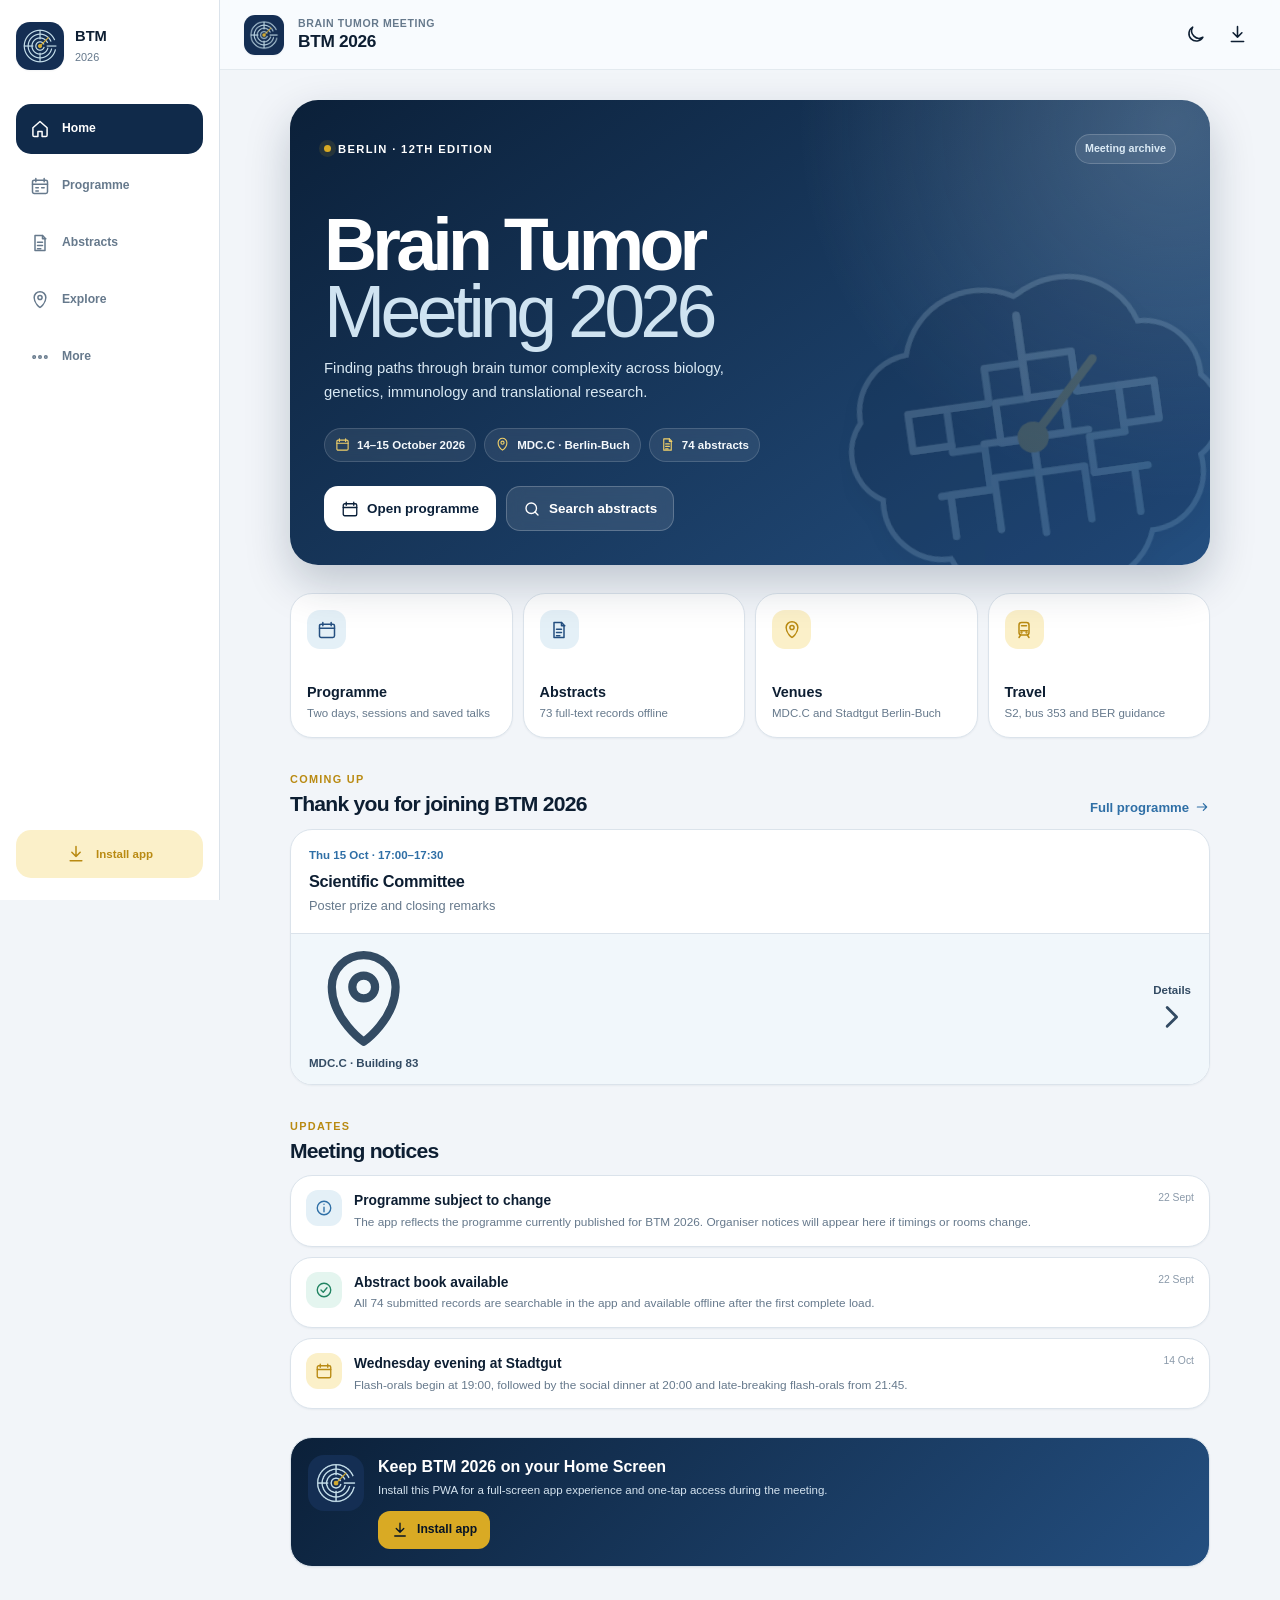
==== index.html @ 61954218 "Add files via upload" ====
<!doctype html>
<html lang="en">
<head>
  <meta charset="utf-8">
  <meta name="viewport" content="width=device-width, initial-scale=1, viewport-fit=cover, interactive-widget=resizes-content">
  <meta name="theme-color" content="#f3f6fa" media="(prefers-color-scheme: light)">
  <meta name="theme-color" content="#091727" media="(prefers-color-scheme: dark)">
  <meta name="description" content="The programme, abstracts and practical information for the Brain Tumor Meeting 2026 in Berlin.">
  <meta name="application-name" content="BTM 2026">
  <meta name="apple-mobile-web-app-title" content="BTM 2026">
  <meta name="apple-mobile-web-app-capable" content="yes">
  <meta name="apple-mobile-web-app-status-bar-style" content="black-translucent">
  <meta name="mobile-web-app-capable" content="yes">
  <meta name="format-detection" content="telephone=no">
  <meta name="color-scheme" content="light dark">
  <meta name="msapplication-TileColor" content="#142746">
  <meta property="og:title" content="Brain Tumor Meeting 2026">
  <meta property="og:description" content="Programme, abstracts and venue information for BTM 2026 in Berlin.">
  <meta property="og:image" content="./images/og-card.png">
  <meta property="og:type" content="website">
  <link rel="manifest" href="./manifest.webmanifest">
  <link rel="icon" href="./images/icon.svg" type="image/svg+xml">
  <link rel="apple-touch-icon" href="./images/apple-touch-icon.png">
  <link rel="apple-touch-startup-image" href="./images/launch/iphone-375x812@3x.png" media="(device-width: 375px) and (device-height: 812px) and (-webkit-device-pixel-ratio: 3)">
  <link rel="apple-touch-startup-image" href="./images/launch/iphone-390x844@3x.png" media="(device-width: 390px) and (device-height: 844px) and (-webkit-device-pixel-ratio: 3)">
  <link rel="apple-touch-startup-image" href="./images/launch/iphone-393x852@3x.png" media="(device-width: 393px) and (device-height: 852px) and (-webkit-device-pixel-ratio: 3)">
  <link rel="apple-touch-startup-image" href="./images/launch/iphone-430x932@3x.png" media="(device-width: 430px) and (device-height: 932px) and (-webkit-device-pixel-ratio: 3)">
  <link rel="stylesheet" href="./src/styles.css">
  <title>BTM 2026</title>
</head>
<body>
  <a class="skip-link" href="#app">Skip to content</a>

  <div id="boot-splash" class="boot-splash" role="status" aria-live="polite">
    <img src="./images/icon-192.png" width="86" height="86" alt="">
    <strong>BTM 2026</strong>
    <span>Preparing your conference app</span>
    <div class="boot-progress" aria-hidden="true"><i></i></div>
  </div>

  <div id="offline-banner" class="offline-banner" hidden>
    <span class="status-dot"></span>
    Offline mode · saved content remains available
  </div>

  <div class="app-shell">
    <aside class="nav-rail" aria-label="Main navigation">
      <a class="rail-brand" href="#/home" aria-label="BTM 2026 home">
        <img src="./images/icon-192.png" alt="">
        <span><strong>BTM</strong><small>2026</small></span>
      </a>
      <nav class="rail-links">
        <a href="#/home" data-nav="home" aria-label="Home">
          <svg viewBox="0 0 24 24" aria-hidden="true"><path d="M3.5 10.5 12 3l8.5 7.5v9a1.5 1.5 0 0 1-1.5 1.5h-4.5v-6h-5v6H5a1.5 1.5 0 0 1-1.5-1.5z"/></svg><span>Home</span>
        </a>
        <a href="#/programme" data-nav="programme" aria-label="Programme">
          <svg viewBox="0 0 24 24" aria-hidden="true"><rect x="3" y="5" width="18" height="16" rx="2"/><path d="M7 3v4M17 3v4M3 10h18M7 14h3M14 14h3M7 18h3"/></svg><span>Programme</span>
        </a>
        <a href="#/abstracts" data-nav="abstracts" aria-label="Abstracts">
          <svg viewBox="0 0 24 24" aria-hidden="true"><path d="M6 3h9l3 3v15H6z"/><path d="M15 3v4h4M9 11h6M9 15h6M9 19h4"/></svg><span>Abstracts</span>
        </a>
        <a href="#/explore" data-nav="explore" aria-label="Explore">
          <svg viewBox="0 0 24 24" aria-hidden="true"><path d="M12 21s7-5 7-12a7 7 0 1 0-14 0c0 7 7 12 7 12z"/><circle cx="12" cy="9" r="2.5"/></svg><span>Explore</span>
        </a>
        <a href="#/more" data-nav="more" aria-label="More">
          <svg viewBox="0 0 24 24" aria-hidden="true"><circle cx="5" cy="12" r="1.5"/><circle cx="12" cy="12" r="1.5"/><circle cx="19" cy="12" r="1.5"/></svg><span>More</span>
        </a>
      </nav>
      <button class="rail-install" type="button" data-action="install">
        <svg viewBox="0 0 24 24" aria-hidden="true"><path d="M12 3v12M7 10l5 5 5-5M5 20h14"/></svg>
        <span>Install app</span>
      </button>
    </aside>

    <div class="app-column">
      <header id="topbar" class="topbar">
        <div class="topbar-leading">
          <button id="back-button" class="top-icon back-button" type="button" aria-label="Go back" hidden>
            <svg viewBox="0 0 24 24" aria-hidden="true"><path d="m15 18-6-6 6-6"/></svg>
          </button>
          <a class="mobile-brand" href="#/home" aria-label="BTM 2026 home">
            <img src="./images/icon-192.png" alt="">
          </a>
        </div>
        <div class="topbar-copy">
          <small id="topbar-kicker">Brain Tumor Meeting</small>
          <strong id="topbar-title">BTM 2026</strong>
        </div>
        <div class="topbar-actions">
          <button class="top-icon" type="button" data-action="theme" aria-label="Change appearance">
            <svg viewBox="0 0 24 24" aria-hidden="true"><path d="M20.4 15.2A8.5 8.5 0 0 1 8.8 3.6 8.5 8.5 0 1 0 20.4 15.2z"/></svg>
          </button>
          <button class="top-icon" type="button" data-action="install" aria-label="Install app">
            <svg viewBox="0 0 24 24" aria-hidden="true"><path d="M12 3v12M7 10l5 5 5-5M5 20h14"/></svg>
          </button>
        </div>
      </header>

      <main id="app" tabindex="-1" aria-live="polite"></main>

      <nav class="tabbar" aria-label="App tabs">
        <a href="#/home" data-nav="home">
          <svg viewBox="0 0 24 24" aria-hidden="true"><path d="M3.5 10.5 12 3l8.5 7.5v9a1.5 1.5 0 0 1-1.5 1.5h-4.5v-6h-5v6H5a1.5 1.5 0 0 1-1.5-1.5z"/></svg><span>Home</span>
        </a>
        <a href="#/programme" data-nav="programme">
          <svg viewBox="0 0 24 24" aria-hidden="true"><rect x="3" y="5" width="18" height="16" rx="2"/><path d="M7 3v4M17 3v4M3 10h18M7 14h3M14 14h3M7 18h3"/></svg><span>Programme</span>
        </a>
        <a href="#/abstracts" data-nav="abstracts">
          <svg viewBox="0 0 24 24" aria-hidden="true"><path d="M6 3h9l3 3v15H6z"/><path d="M15 3v4h4M9 11h6M9 15h6M9 19h4"/></svg><span>Abstracts</span>
        </a>
        <a href="#/explore" data-nav="explore">
          <svg viewBox="0 0 24 24" aria-hidden="true"><path d="M12 21s7-5 7-12a7 7 0 1 0-14 0c0 7 7 12 7 12z"/><circle cx="12" cy="9" r="2.5"/></svg><span>Explore</span>
        </a>
        <a href="#/more" data-nav="more">
          <svg viewBox="0 0 24 24" aria-hidden="true"><circle cx="5" cy="12" r="1.5"/><circle cx="12" cy="12" r="1.5"/><circle cx="19" cy="12" r="1.5"/></svg><span>More</span>
        </a>
      </nav>
    </div>
  </div>

  <dialog id="action-sheet" class="action-sheet">
    <div class="sheet-handle" aria-hidden="true"></div>
    <div id="sheet-content"></div>
  </dialog>

  <dialog id="install-dialog" class="native-dialog">
    <div class="dialog-top">
      <div>
        <small>BTM 2026</small>
        <h2>Install the conference app</h2>
      </div>
      <button class="top-icon" type="button" data-action="close-install" aria-label="Close install instructions">
        <svg viewBox="0 0 24 24" aria-hidden="true"><path d="m6 6 12 12M18 6 6 18"/></svg>
      </button>
    </div>
    <div id="install-content"></div>
  </dialog>

  <div id="toast" class="toast" role="status" aria-live="polite"></div>
  <script type="module" src="./src/app.js"></script>
</body>
</html>
---- src/styles.css ----
:root {
  --navy-950: #071425;
  --navy-900: #0b2039;
  --navy-850: #102a4a;
  --navy-800: #17375f;
  --navy-700: #244f80;
  --blue-600: #2f6fa6;
  --blue-500: #4785b8;
  --blue-200: #cfe3f1;
  --blue-100: #e4f0f7;
  --blue-50: #f1f7fb;
  --gold-600: #b98a12;
  --gold-500: #d9aa24;
  --gold-300: #f0cf69;
  --gold-100: #fbf0c9;
  --success: #218462;
  --success-soft: #e4f5ef;
  --warning: #9f6810;
  --warning-soft: #fff2d7;
  --danger: #b34848;
  --danger-soft: #fdeaea;

  --bg: #f2f5f9;
  --surface: #ffffff;
  --surface-raised: #ffffff;
  --surface-muted: #e9eff5;
  --surface-strong: #dce6ef;
  --ink: #0d1e32;
  --ink-soft: #334b63;
  --muted: #66798c;
  --faint: #8b9aaa;
  --line: #dbe3eb;
  --line-strong: #c9d4df;
  --glass: rgba(250, 252, 254, 0.86);
  --glass-strong: rgba(255, 255, 255, 0.94);
  --shadow-xs: 0 1px 2px rgba(11, 32, 57, 0.05);
  --shadow-sm: 0 6px 20px rgba(11, 32, 57, 0.08);
  --shadow-md: 0 18px 50px rgba(11, 32, 57, 0.14);
  --shadow-lg: 0 28px 80px rgba(4, 17, 33, 0.23);
  --radius-sm: 10px;
  --radius-md: 16px;
  --radius-lg: 22px;
  --radius-xl: 30px;
  --safe-top: env(safe-area-inset-top, 0px);
  --safe-bottom: env(safe-area-inset-bottom, 0px);
  --safe-left: env(safe-area-inset-left, 0px);
  --safe-right: env(safe-area-inset-right, 0px);
  --topbar-height: 58px;
  --tabbar-height: 64px;
  --content-max: 920px;
  --ease: cubic-bezier(.22, .72, .18, 1);
  color-scheme: light;
}

:root[data-theme="dark"] {
  --bg: #07121f;
  --surface: #0d1b2b;
  --surface-raised: #102237;
  --surface-muted: #14283d;
  --surface-strong: #1c3349;
  --ink: #eef5fb;
  --ink-soft: #c8d5e1;
  --muted: #93a7ba;
  --faint: #70869a;
  --line: #21374b;
  --line-strong: #31495e;
  --glass: rgba(9, 23, 39, 0.84);
  --glass-strong: rgba(13, 27, 43, 0.95);
  --blue-50: #10253a;
  --blue-100: #17334c;
  --blue-200: #234762;
  --gold-100: #3a3015;
  --success-soft: #12362c;
  --warning-soft: #3d2b12;
  --danger-soft: #3b2023;
  --shadow-xs: 0 1px 2px rgba(0, 0, 0, .16);
  --shadow-sm: 0 8px 24px rgba(0, 0, 0, .22);
  --shadow-md: 0 20px 55px rgba(0, 0, 0, .34);
  --shadow-lg: 0 32px 90px rgba(0, 0, 0, .48);
  color-scheme: dark;
}

* { box-sizing: border-box; }
[hidden] { display: none !important; }
html { min-height: 100%; background: var(--bg); scroll-behavior: smooth; }
body {
  margin: 0;
  min-width: 320px;
  min-height: 100dvh;
  background: var(--bg);
  color: var(--ink);
  font-family: -apple-system, BlinkMacSystemFont, "SF Pro Text", "Segoe UI", Roboto, Helvetica, Arial, sans-serif;
  font-size: 16px;
  line-height: 1.45;
  -webkit-font-smoothing: antialiased;
  text-rendering: optimizeLegibility;
  overscroll-behavior-y: none;
  -webkit-tap-highlight-color: transparent;
}
button, input, select, textarea { font: inherit; }
button, a { touch-action: manipulation; }
button { color: inherit; }
a { color: inherit; }
img, svg { display: block; }
svg { fill: none; stroke: currentColor; stroke-width: 1.8; stroke-linecap: round; stroke-linejoin: round; }
::selection { background: var(--gold-300); color: var(--navy-950); }

.skip-link {
  position: fixed;
  z-index: 500;
  top: 8px;
  left: 8px;
  transform: translateY(-150%);
  padding: .7rem 1rem;
  border-radius: 12px;
  background: var(--navy-900);
  color: #fff;
  font-weight: 750;
  text-decoration: none;
}
.skip-link:focus { transform: translateY(0); }

.boot-splash {
  position: fixed;
  inset: 0;
  z-index: 1000;
  display: grid;
  place-items: center;
  align-content: center;
  gap: 10px;
  padding: 24px;
  background:
    radial-gradient(circle at 50% 32%, rgba(74, 132, 181, .28), transparent 34%),
    linear-gradient(145deg, var(--navy-950), var(--navy-800));
  color: #fff;
  transition: opacity .34s var(--ease), visibility .34s var(--ease);
}
.boot-splash.hidden { opacity: 0; visibility: hidden; pointer-events: none; }
.boot-splash img { width: 86px; height: 86px; border-radius: 22px; box-shadow: 0 18px 50px rgba(0,0,0,.3); }
.boot-splash strong { margin-top: 8px; font-size: 1.4rem; letter-spacing: -.02em; }
.boot-splash span { color: #cfe3f1; font-size: .88rem; }
.boot-progress { width: 132px; height: 3px; margin-top: 16px; overflow: hidden; border-radius: 999px; background: rgba(255,255,255,.16); }
.boot-progress i { display: block; width: 52%; height: 100%; border-radius: inherit; background: var(--gold-500); animation: boot 1.15s ease-in-out infinite alternate; }
@keyframes boot { from { transform: translateX(-60%); } to { transform: translateX(100%); } }

.offline-banner {
  position: fixed;
  z-index: 180;
  top: calc(var(--safe-top) + 6px);
  left: 50%;
  transform: translateX(-50%);
  display: flex;
  align-items: center;
  gap: 8px;
  width: max-content;
  max-width: calc(100% - 24px);
  padding: 8px 12px;
  border: 1px solid rgba(255,255,255,.18);
  border-radius: 999px;
  background: rgba(7, 20, 37, .92);
  color: #fff;
  box-shadow: var(--shadow-md);
  font-size: .75rem;
  font-weight: 750;
  backdrop-filter: blur(18px);
}
.status-dot { width: 7px; height: 7px; border-radius: 50%; background: var(--gold-500); box-shadow: 0 0 0 4px rgba(217,170,36,.16); }

.app-shell { min-height: 100dvh; }
.app-column { min-width: 0; min-height: 100dvh; }
.nav-rail { display: none; }

.topbar {
  position: sticky;
  z-index: 100;
  top: 0;
  display: grid;
  grid-template-columns: 48px minmax(0, 1fr) auto;
  align-items: center;
  min-height: calc(var(--topbar-height) + var(--safe-top));
  padding: var(--safe-top) max(12px, var(--safe-right)) 0 max(12px, var(--safe-left));
  border-bottom: 1px solid color-mix(in srgb, var(--line) 72%, transparent);
  background: var(--glass);
  backdrop-filter: saturate(160%) blur(22px);
  -webkit-backdrop-filter: saturate(160%) blur(22px);
}
.topbar-leading { min-width: 44px; }
.mobile-brand { display: block; width: 36px; height: 36px; border-radius: 11px; overflow: hidden; box-shadow: var(--shadow-xs); }
.mobile-brand img { width: 100%; height: 100%; }
.topbar-copy { min-width: 0; text-align: center; line-height: 1.15; }
.topbar-copy small { display: block; overflow: hidden; color: var(--muted); font-size: .63rem; font-weight: 760; letter-spacing: .055em; text-overflow: ellipsis; text-transform: uppercase; white-space: nowrap; }
.topbar-copy strong { display: block; overflow: hidden; margin-top: 3px; font-size: .98rem; font-weight: 810; letter-spacing: -.018em; text-overflow: ellipsis; white-space: nowrap; }
.topbar-actions { display: flex; justify-content: flex-end; gap: 4px; }
.top-icon {
  width: 38px;
  height: 38px;
  display: inline-grid;
  place-items: center;
  border: 0;
  border-radius: 50%;
  background: transparent;
  cursor: pointer;
  transition: background .16s ease, transform .16s ease;
}
.top-icon:hover { background: var(--surface-muted); }
.top-icon:active { transform: scale(.92); }
.top-icon svg { width: 21px; height: 21px; }
.back-button { margin-left: -4px; }

#app {
  min-height: calc(100dvh - var(--topbar-height) - var(--safe-top));
  padding-bottom: calc(var(--tabbar-height) + var(--safe-bottom) + 18px);
}
.page {
  width: min(100%, var(--content-max));
  margin: 0 auto;
  padding: 22px 16px 42px;
  animation: page-in .28s var(--ease) both;
}
@keyframes page-in { from { opacity: 0; transform: translateY(8px); } to { opacity: 1; transform: translateY(0); } }
.page.detail-page { max-width: 820px; padding-top: 12px; }
.page-title { margin: 0 0 4px; font-size: clamp(2rem, 9vw, 2.72rem); line-height: 1.02; letter-spacing: -.055em; }
.page-subtitle { margin: 0; color: var(--muted); font-size: .95rem; }
.large-title { padding: 8px 2px 18px; }
.large-title-row { display: flex; align-items: flex-end; justify-content: space-between; gap: 16px; }
.large-title .count { color: var(--muted); font-size: .82rem; font-weight: 720; }
.eyebrow { color: var(--gold-600); font-size: .68rem; font-weight: 850; letter-spacing: .12em; text-transform: uppercase; }
.section { margin-top: 28px; }
.section:first-child { margin-top: 0; }
.section-head { display: flex; align-items: flex-end; justify-content: space-between; gap: 16px; margin-bottom: 12px; }
.section-head h2 { margin: 3px 0 0; font-size: 1.32rem; line-height: 1.15; letter-spacing: -.035em; }
.section-head p { margin: 4px 0 0; color: var(--muted); font-size: .84rem; }
.text-action { display: inline-flex; align-items: center; gap: 5px; border: 0; background: none; color: var(--blue-600); font-size: .82rem; font-weight: 800; text-decoration: none; cursor: pointer; }
.text-action svg { width: 16px; height: 16px; }

.card {
  border: 1px solid var(--line);
  border-radius: var(--radius-lg);
  background: var(--surface-raised);
  box-shadow: var(--shadow-xs);
}
.card.pressable { transition: transform .18s var(--ease), box-shadow .18s var(--ease), border-color .18s ease; }
.card.pressable:hover { transform: translateY(-1px); border-color: var(--line-strong); box-shadow: var(--shadow-sm); }
.card.pressable:active { transform: scale(.992); }

.hero-card {
  position: relative;
  overflow: hidden;
  min-height: 348px;
  padding: 26px 24px;
  border-radius: 28px;
  background:
    radial-gradient(circle at 96% 5%, rgba(207,227,241,.22), transparent 38%),
    linear-gradient(145deg, var(--navy-900), var(--navy-700));
  color: #fff;
  box-shadow: 0 18px 45px rgba(9, 32, 57, .22);
}
.hero-card::after {
  content: "";
  position: absolute;
  right: -88px;
  bottom: -86px;
  width: 300px;
  height: 300px;
  background: url("../images/brain-maze.svg") center/contain no-repeat;
  opacity: .13;
  transform: rotate(-8deg);
}
.hero-top { position: relative; z-index: 1; display: flex; align-items: center; justify-content: space-between; gap: 12px; }
.hero-edition { display: inline-flex; align-items: center; gap: 7px; font-size: .7rem; font-weight: 830; letter-spacing: .12em; text-transform: uppercase; }
.hero-edition i { width: 7px; height: 7px; border-radius: 50%; background: var(--gold-500); box-shadow: 0 0 0 5px rgba(217,170,36,.12); }
.hero-countdown { padding: 6px 9px; border: 1px solid rgba(255,255,255,.18); border-radius: 999px; background: rgba(255,255,255,.09); color: #dbeaf5; font-size: .67rem; font-weight: 760; backdrop-filter: blur(8px); }
.hero-card h1 { position: relative; z-index: 1; max-width: 520px; margin: 30px 0 12px; font-size: clamp(2.55rem, 12.5vw, 4.6rem); line-height: .91; letter-spacing: -.065em; }
.hero-card h1 span { display: block; color: #cfe3f1; font-weight: 520; }
.hero-tagline { position: relative; z-index: 1; max-width: 430px; margin: 0; color: #d8e8f3; font-size: .93rem; line-height: 1.55; }
.hero-facts { position: relative; z-index: 1; display: flex; flex-wrap: wrap; gap: 8px; margin-top: 24px; }
.hero-fact { display: inline-flex; align-items: center; gap: 7px; padding: 8px 10px; border: 1px solid rgba(255,255,255,.15); border-radius: 999px; background: rgba(255,255,255,.08); color: #f5f9fc; font-size: .72rem; font-weight: 690; backdrop-filter: blur(8px); }
.hero-fact svg { width: 15px; height: 15px; color: var(--gold-300); }
.hero-actions { position: relative; z-index: 1; display: flex; flex-wrap: wrap; gap: 10px; margin-top: 24px; }

.button {
  min-height: 45px;
  display: inline-flex;
  align-items: center;
  justify-content: center;
  gap: 8px;
  padding: 0 16px;
  border: 1px solid transparent;
  border-radius: 14px;
  font-size: .84rem;
  font-weight: 820;
  text-decoration: none;
  cursor: pointer;
  transition: transform .16s ease, background .16s ease, border-color .16s ease, box-shadow .16s ease;
}
.button:active { transform: scale(.975); }
.button svg { width: 18px; height: 18px; }
.button.primary { background: var(--navy-850); color: #fff; box-shadow: 0 8px 20px rgba(11,32,57,.15); }
.button.primary:hover { background: var(--navy-700); }
.button.gold { background: var(--gold-500); color: var(--navy-950); }
.button.gold:hover { background: var(--gold-300); }
.button.light { background: #fff; color: var(--navy-900); }
.button.outline { border-color: var(--line-strong); background: var(--surface); color: var(--ink); }
.button.outline:hover { background: var(--surface-muted); }
.button.ghost { border-color: rgba(255,255,255,.22); background: rgba(255,255,255,.1); color: #fff; backdrop-filter: blur(8px); }
.button.ghost:hover { background: rgba(255,255,255,.16); }
.button.full { width: 100%; }
.button.small { min-height: 38px; padding-inline: 12px; border-radius: 12px; font-size: .76rem; }

.quick-actions { display: grid; grid-template-columns: repeat(2, minmax(0, 1fr)); gap: 10px; }
.quick-action {
  min-height: 132px;
  display: flex;
  flex-direction: column;
  align-items: flex-start;
  padding: 16px;
  text-decoration: none;
}
.quick-action-icon { width: 39px; height: 39px; display: grid; place-items: center; margin-bottom: auto; border-radius: 13px; background: var(--blue-100); color: var(--navy-700); }
.quick-action-icon.gold { background: var(--gold-100); color: var(--gold-600); }
.quick-action-icon svg { width: 20px; height: 20px; }
.quick-action strong { margin-top: 15px; font-size: .9rem; }
.quick-action small { margin-top: 3px; color: var(--muted); font-size: .72rem; line-height: 1.35; }

.now-card { overflow: hidden; }
.now-card-main { padding: 17px 18px; }
.now-card-time { display: flex; align-items: center; gap: 8px; color: var(--blue-600); font-size: .72rem; font-weight: 820; }
.now-card-time .live { display: inline-flex; align-items: center; gap: 5px; color: var(--danger); text-transform: uppercase; letter-spacing: .08em; }
.now-card-time .live::before { content: ""; width: 7px; height: 7px; border-radius: 50%; background: var(--danger); box-shadow: 0 0 0 4px color-mix(in srgb, var(--danger) 14%, transparent); }
.now-card h3 { margin: 8px 0 5px; font-size: 1.02rem; line-height: 1.28; letter-spacing: -.018em; }
.now-card p { margin: 0; color: var(--muted); font-size: .8rem; }
.now-card-footer { display: flex; align-items: center; justify-content: space-between; gap: 10px; padding: 12px 18px; border-top: 1px solid var(--line); background: var(--blue-50); }
.now-card-footer span { color: var(--ink-soft); font-size: .72rem; font-weight: 720; }

.notice-list { display: grid; gap: 10px; }
.notice-card { display: grid; grid-template-columns: 36px minmax(0, 1fr) auto; gap: 12px; align-items: start; padding: 14px 15px; }
.notice-icon { width: 36px; height: 36px; display: grid; place-items: center; border-radius: 12px; background: var(--blue-100); color: var(--blue-600); }
.notice-card[data-level="success"] .notice-icon { background: var(--success-soft); color: var(--success); }
.notice-card[data-level="event"] .notice-icon { background: var(--gold-100); color: var(--gold-600); }
.notice-icon svg { width: 18px; height: 18px; }
.notice-card h3 { margin: 1px 0 3px; font-size: .86rem; }
.notice-card p { margin: 0; color: var(--muted); font-size: .74rem; line-height: 1.45; }
.notice-card time { color: var(--faint); font-size: .65rem; white-space: nowrap; }

.saved-strip { display: flex; gap: 10px; overflow-x: auto; margin: 0 -16px; padding: 2px 16px 8px; scroll-snap-type: x mandatory; scrollbar-width: none; }
.saved-strip::-webkit-scrollbar { display: none; }
.saved-card { flex: 0 0 min(82vw, 330px); scroll-snap-align: start; padding: 15px; text-decoration: none; }
.saved-card small { color: var(--blue-600); font-size: .67rem; font-weight: 820; text-transform: uppercase; }
.saved-card h3 { margin: 7px 0 6px; font-size: .9rem; line-height: 1.3; }
.saved-card p { margin: 0; color: var(--muted); font-size: .72rem; }

.search-box {
  position: relative;
  display: flex;
  align-items: center;
  gap: 9px;
  min-height: 46px;
  padding: 0 13px;
  border: 1px solid transparent;
  border-radius: 14px;
  background: var(--surface-muted);
  transition: border-color .16s ease, background .16s ease, box-shadow .16s ease;
}
.search-box:focus-within { border-color: var(--blue-500); background: var(--surface); box-shadow: 0 0 0 4px color-mix(in srgb, var(--blue-500) 14%, transparent); }
.search-box svg { flex: 0 0 auto; width: 19px; height: 19px; color: var(--muted); }
.search-box input { width: 100%; min-width: 0; border: 0; outline: 0; background: transparent; color: var(--ink); font-size: .9rem; }
.search-box input::placeholder { color: var(--faint); }
.search-clear { width: 25px; height: 25px; display: grid; place-items: center; padding: 0; border: 0; border-radius: 50%; background: var(--surface-strong); color: var(--muted); cursor: pointer; }
.search-clear svg { width: 14px; height: 14px; }

.segmented {
  display: grid;
  grid-auto-flow: column;
  grid-auto-columns: 1fr;
  gap: 3px;
  padding: 3px;
  border-radius: 13px;
  background: var(--surface-muted);
}
.segmented button {
  min-height: 38px;
  padding: 0 10px;
  border: 0;
  border-radius: 10px;
  background: transparent;
  color: var(--muted);
  font-size: .75rem;
  font-weight: 780;
  cursor: pointer;
  transition: background .16s ease, color .16s ease, box-shadow .16s ease;
}
.segmented button.active { background: var(--surface-raised); color: var(--ink); box-shadow: var(--shadow-xs); }

.chip-row { display: flex; gap: 8px; overflow-x: auto; margin: 0 -16px; padding: 2px 16px 7px; scrollbar-width: none; }
.chip-row::-webkit-scrollbar { display: none; }
.chip {
  flex: 0 0 auto;
  min-height: 34px;
  display: inline-flex;
  align-items: center;
  gap: 6px;
  padding: 0 12px;
  border: 1px solid var(--line);
  border-radius: 999px;
  background: var(--surface);
  color: var(--ink-soft);
  font-size: .72rem;
  font-weight: 760;
  cursor: pointer;
  white-space: nowrap;
}
.chip svg { width: 15px; height: 15px; }
.chip.active { border-color: var(--navy-800); background: var(--navy-800); color: #fff; }
.chip .chip-count { color: var(--faint); }
.chip.active .chip-count { color: #d9e7f2; }

.sticky-controls {
  position: sticky;
  z-index: 70;
  top: calc(var(--topbar-height) + var(--safe-top));
  margin: 0 -16px 18px;
  padding: 10px 16px 11px;
  border-bottom: 1px solid color-mix(in srgb, var(--line) 72%, transparent);
  background: var(--glass);
  backdrop-filter: blur(20px) saturate(150%);
  -webkit-backdrop-filter: blur(20px) saturate(150%);
}
.sticky-controls .search-box + .chip-row { margin-top: 9px; }

.programme-summary { display: flex; align-items: center; justify-content: space-between; gap: 12px; margin-bottom: 13px; }
.programme-summary span { color: var(--muted); font-size: .75rem; }
.programme-list { display: grid; gap: 16px; }
.session-card { overflow: hidden; }
.session-header { padding: 17px 17px 15px; border-bottom: 1px solid var(--line); background: linear-gradient(135deg, var(--blue-50), var(--surface)); }
.session-header small { color: var(--gold-600); font-size: .65rem; font-weight: 840; letter-spacing: .1em; text-transform: uppercase; }
.session-header h2 { margin: 5px 0 4px; font-size: 1.04rem; line-height: 1.25; letter-spacing: -.02em; }
.session-header p { margin: 0; color: var(--muted); font-size: .72rem; }
.timeline { position: relative; }
.timeline::before { content: ""; position: absolute; left: 62px; top: 0; bottom: 0; width: 1px; background: var(--line); }
.programme-entry { position: relative; display: grid; grid-template-columns: 52px minmax(0, 1fr) 34px; gap: 12px; padding: 15px 13px 15px 12px; border-bottom: 1px solid var(--line); cursor: pointer; }
.programme-entry:last-child { border-bottom: 0; }
.programme-entry:hover { background: var(--blue-50); }
.programme-entry.now { background: color-mix(in srgb, var(--gold-100) 48%, var(--surface)); }
.programme-time { padding-top: 1px; text-align: right; font-variant-numeric: tabular-nums; }
.programme-time strong { display: block; font-size: .78rem; }
.programme-time small { display: block; margin-top: 2px; color: var(--faint); font-size: .64rem; }
.timeline-dot { position: absolute; left: 58px; top: 20px; width: 9px; height: 9px; border: 2px solid var(--surface); border-radius: 50%; background: var(--blue-500); box-shadow: 0 0 0 1px var(--blue-500); }
.programme-entry[data-kind="keynote"] .timeline-dot { background: var(--gold-500); box-shadow: 0 0 0 1px var(--gold-500); }
.programme-entry[data-kind="break"] .timeline-dot,
.programme-entry[data-kind="registration"] .timeline-dot { background: var(--faint); box-shadow: 0 0 0 1px var(--faint); }
.programme-entry[data-kind="social"] .timeline-dot,
.programme-entry[data-kind="flash-session"] .timeline-dot { background: var(--success); box-shadow: 0 0 0 1px var(--success); }
.programme-copy { min-width: 0; }
.programme-meta { display: flex; flex-wrap: wrap; align-items: center; gap: 6px; margin-bottom: 5px; }
.badge { display: inline-flex; align-items: center; gap: 5px; min-height: 22px; padding: 0 8px; border-radius: 999px; background: var(--blue-100); color: var(--blue-600); font-size: .6rem; font-weight: 850; letter-spacing: .05em; text-transform: uppercase; }
.badge.gold { background: var(--gold-100); color: var(--gold-600); }
.badge.green { background: var(--success-soft); color: var(--success); }
.badge.gray { background: var(--surface-muted); color: var(--muted); }
.badge.red { background: var(--danger-soft); color: var(--danger); }
.badge svg { width: 12px; height: 12px; }
.programme-copy h3 { margin: 0; font-size: .9rem; line-height: 1.32; letter-spacing: -.012em; }
.programme-copy .speaker { margin: 5px 0 0; color: var(--ink-soft); font-size: .76rem; font-weight: 720; }
.programme-copy .affiliation { margin: 2px 0 0; color: var(--muted); font-size: .69rem; line-height: 1.35; }
.programme-copy .location { display: flex; align-items: center; gap: 5px; margin-top: 8px; color: var(--faint); font-size: .66rem; }
.programme-copy .location svg { width: 13px; height: 13px; }
.entry-action { align-self: start; width: 34px; height: 34px; display: grid; place-items: center; padding: 0; border: 0; border-radius: 50%; background: transparent; color: var(--muted); cursor: pointer; }
.entry-action:hover { background: var(--surface-muted); }
.entry-action.active { color: var(--gold-600); }
.entry-action svg { width: 19px; height: 19px; }
.empty-state { padding: 36px 22px; text-align: center; }
.empty-state-icon { width: 54px; height: 54px; display: grid; place-items: center; margin: 0 auto 14px; border-radius: 18px; background: var(--surface-muted); color: var(--muted); }
.empty-state-icon svg { width: 26px; height: 26px; }
.empty-state h3 { margin: 0; font-size: 1rem; }
.empty-state p { max-width: 390px; margin: 7px auto 0; color: var(--muted); font-size: .79rem; }

.abstract-list { display: grid; gap: 10px; }
.abstract-card { position: relative; display: grid; grid-template-columns: minmax(0, 1fr) 38px; gap: 12px; padding: 16px; text-decoration: none; }
.abstract-card-main { min-width: 0; }
.abstract-card-top { display: flex; flex-wrap: wrap; align-items: center; gap: 6px; margin-bottom: 7px; }
.abstract-card h2 { margin: 0; font-size: .92rem; line-height: 1.34; letter-spacing: -.012em; }
.abstract-card .authors { margin: 7px 0 0; color: var(--ink-soft); font-size: .75rem; font-weight: 700; }
.abstract-card .abstract-meta { display: flex; flex-wrap: wrap; gap: 7px 12px; margin-top: 8px; color: var(--muted); font-size: .66rem; }
.abstract-card .abstract-meta span { display: inline-flex; align-items: center; gap: 4px; }
.abstract-card .abstract-meta svg { width: 12px; height: 12px; }
.abstract-card .chevron { align-self: center; color: var(--faint); }
.abstract-card .chevron svg { width: 19px; height: 19px; }
.abstract-bookmark { position: absolute; top: 10px; right: 9px; width: 34px; height: 34px; display: grid; place-items: center; padding: 0; border: 0; border-radius: 50%; background: var(--surface); color: var(--muted); cursor: pointer; }
.abstract-bookmark.active { color: var(--gold-600); }
.abstract-bookmark svg { width: 18px; height: 18px; }
.results-row { display: flex; align-items: center; justify-content: space-between; gap: 12px; margin: 2px 2px 12px; color: var(--muted); font-size: .72rem; }
.sort-select { border: 0; outline: 0; background: transparent; color: var(--blue-600); font-size: .72rem; font-weight: 800; }

.detail-hero { padding: 20px 18px 18px; }
.detail-actions { display: flex; justify-content: flex-end; gap: 6px; margin-bottom: 10px; }
.detail-actions .top-icon { background: var(--surface-muted); }
.detail-hero .badge-row { display: flex; flex-wrap: wrap; gap: 6px; margin-bottom: 12px; }
.detail-hero h1 { margin: 0; font-size: clamp(1.65rem, 7vw, 2.45rem); line-height: 1.08; letter-spacing: -.045em; }
.detail-authors { margin: 17px 0 0; color: var(--ink-soft); font-size: .88rem; line-height: 1.55; }
.detail-authors .presenting { font-weight: 800; color: var(--ink); }
.presenter-note { display: inline-flex; align-items: center; gap: 6px; margin-top: 10px; color: var(--muted); font-size: .68rem; }
.presenter-note svg { width: 14px; height: 14px; color: var(--gold-600); }
.detail-grid { display: grid; gap: 14px; margin-top: 14px; }
.info-card { padding: 16px; }
.info-card h2 { margin: 0 0 10px; font-size: .92rem; }
.info-card p { margin: 0; color: var(--muted); font-size: .76rem; line-height: 1.5; }
.schedule-info { display: grid; gap: 10px; }
.schedule-line { display: grid; grid-template-columns: 32px minmax(0, 1fr); gap: 10px; align-items: start; }
.schedule-line-icon { width: 32px; height: 32px; display: grid; place-items: center; border-radius: 10px; background: var(--blue-100); color: var(--blue-600); }
.schedule-line-icon svg { width: 16px; height: 16px; }
.schedule-line strong { display: block; font-size: .76rem; }
.schedule-line span { display: block; margin-top: 2px; color: var(--muted); font-size: .7rem; }
.affiliation-list { display: grid; gap: 8px; margin: 0; padding: 0; list-style: none; }
.affiliation-list li { display: grid; grid-template-columns: 24px minmax(0, 1fr); gap: 8px; color: var(--muted); font-size: .72rem; line-height: 1.45; }
.affiliation-list sup { width: 22px; height: 22px; display: grid; place-items: center; border-radius: 8px; background: var(--surface-muted); color: var(--ink-soft); font-size: .62rem; font-weight: 820; top: 0; }
.abstract-body { margin-top: 14px; padding: 22px 18px; }
.abstract-body h2 { margin: 0 0 18px; font-size: 1.05rem; }
.abstract-body p { margin: 0 0 16px; color: var(--ink-soft); font-family: ui-serif, Georgia, Cambria, "Times New Roman", serif; font-size: .99rem; line-height: 1.7; }
.abstract-body p:last-child { margin-bottom: 0; }
.abstract-body p strong.section-label { color: var(--ink); font-family: -apple-system, BlinkMacSystemFont, "SF Pro Text", "Segoe UI", sans-serif; font-size: .82rem; letter-spacing: .02em; text-transform: uppercase; }
.keyword-list { display: flex; flex-wrap: wrap; gap: 7px; }
.keyword { padding: 6px 9px; border-radius: 999px; background: var(--surface-muted); color: var(--ink-soft); font-size: .67rem; font-weight: 700; }
.detail-footer-actions { display: grid; gap: 9px; margin-top: 14px; }
.detail-nav { display: grid; grid-template-columns: 1fr 1fr; gap: 10px; margin-top: 14px; }
.detail-nav a { min-width: 0; padding: 14px; text-decoration: none; }
.detail-nav small { display: block; color: var(--muted); font-size: .63rem; font-weight: 800; text-transform: uppercase; }
.detail-nav strong { display: -webkit-box; overflow: hidden; margin-top: 6px; font-size: .73rem; line-height: 1.35; -webkit-box-orient: vertical; -webkit-line-clamp: 2; }

.explore-tabs { margin-bottom: 16px; }
.venue-stack { display: grid; gap: 14px; }
.venue-card { overflow: hidden; }
.venue-visual { position: relative; height: 185px; overflow: hidden; background: linear-gradient(145deg, var(--navy-850), var(--navy-700)); }
.venue-visual img { width: 100%; height: 100%; object-fit: cover; opacity: .94; }
.venue-visual::after { content: ""; position: absolute; inset: auto 0 0; height: 46%; background: linear-gradient(transparent, rgba(5,18,32,.74)); }
.venue-label { position: absolute; z-index: 2; left: 16px; right: 16px; bottom: 14px; color: #fff; }
.venue-label small { color: #cfe3f1; font-size: .65rem; font-weight: 780; text-transform: uppercase; }
.venue-label h2 { margin: 4px 0 0; font-size: 1.22rem; }
.venue-content { padding: 16px; }
.venue-address { display: flex; gap: 9px; color: var(--ink-soft); font-size: .75rem; line-height: 1.45; }
.venue-address svg { flex: 0 0 auto; width: 17px; height: 17px; margin-top: 1px; color: var(--blue-600); }
.venue-content p { margin: 12px 0 0; color: var(--muted); font-size: .75rem; line-height: 1.5; }
.venue-actions { display: grid; grid-template-columns: 1fr 1fr; gap: 8px; margin-top: 15px; }
.route-card { padding: 17px; }
.route-card h2 { margin: 0; font-size: 1rem; }
.route-card > p { margin: 5px 0 0; color: var(--muted); font-size: .74rem; }
.route-steps { display: grid; gap: 0; margin-top: 17px; }
.route-step { position: relative; display: grid; grid-template-columns: 38px minmax(0, 1fr); gap: 12px; padding-bottom: 18px; }
.route-step:last-child { padding-bottom: 0; }
.route-step:not(:last-child)::before { content: ""; position: absolute; left: 18px; top: 38px; bottom: 0; width: 2px; background: var(--line); }
.route-number { width: 38px; height: 38px; display: grid; place-items: center; border: 2px solid var(--surface); border-radius: 13px; background: var(--navy-850); color: #fff; box-shadow: 0 0 0 1px var(--navy-850); font-size: .72rem; font-weight: 850; }
.route-step strong { display: block; padding-top: 1px; font-size: .8rem; }
.route-step p { margin: 3px 0 0; color: var(--muted); font-size: .72rem; line-height: 1.45; }
.travel-grid { display: grid; gap: 12px; }
.travel-card { padding: 16px; }
.travel-card-head { display: flex; align-items: center; gap: 11px; }
.travel-card-icon { width: 40px; height: 40px; display: grid; place-items: center; border-radius: 13px; background: var(--blue-100); color: var(--blue-600); }
.travel-card-icon svg { width: 20px; height: 20px; }
.travel-card h2 { margin: 0; font-size: .9rem; }
.travel-card ul { margin: 14px 0 0; padding: 0 0 0 18px; color: var(--muted); font-size: .74rem; line-height: 1.55; }
.travel-card li + li { margin-top: 7px; }
.link-grid { display: grid; grid-template-columns: 1fr 1fr; gap: 9px; margin-top: 14px; }

.grouped-list { display: grid; gap: 18px; }
.list-group > h2 { margin: 0 0 8px 12px; color: var(--muted); font-size: .68rem; font-weight: 850; letter-spacing: .09em; text-transform: uppercase; }
.list-card { overflow: hidden; }
.list-row { min-height: 56px; display: grid; grid-template-columns: 36px minmax(0, 1fr) auto; gap: 11px; align-items: center; padding: 9px 13px; border-bottom: 1px solid var(--line); text-decoration: none; }
.list-row:last-child { border-bottom: 0; }
button.list-row { width: 100%; border-top: 0; border-left: 0; border-right: 0; background: var(--surface); color: inherit; text-align: left; cursor: pointer; }
.list-row:hover { background: var(--blue-50); }
.list-icon { width: 34px; height: 34px; display: grid; place-items: center; border-radius: 10px; background: var(--blue-100); color: var(--blue-600); }
.list-icon.gold { background: var(--gold-100); color: var(--gold-600); }
.list-icon.green { background: var(--success-soft); color: var(--success); }
.list-icon.red { background: var(--danger-soft); color: var(--danger); }
.list-icon svg { width: 18px; height: 18px; }
.list-copy { min-width: 0; }
.list-copy strong { display: block; font-size: .79rem; }
.list-copy small { display: block; overflow: hidden; margin-top: 2px; color: var(--muted); font-size: .68rem; text-overflow: ellipsis; white-space: nowrap; }
.list-trailing { display: flex; align-items: center; gap: 7px; color: var(--faint); font-size: .69rem; }
.list-trailing svg { width: 17px; height: 17px; }
.toggle { position: relative; width: 46px; height: 28px; border: 0; border-radius: 999px; background: var(--surface-strong); cursor: pointer; transition: background .2s ease; }
.toggle::after { content: ""; position: absolute; top: 3px; left: 3px; width: 22px; height: 22px; border-radius: 50%; background: #fff; box-shadow: 0 2px 5px rgba(0,0,0,.2); transition: transform .2s var(--ease); }
.toggle.active { background: var(--success); }
.toggle.active::after { transform: translateX(18px); }

.people-grid { display: grid; gap: 9px; }
.person-card { display: grid; grid-template-columns: 40px minmax(0, 1fr); gap: 11px; align-items: center; padding: 12px; }
.avatar { width: 40px; height: 40px; display: grid; place-items: center; border-radius: 50%; background: linear-gradient(145deg, var(--navy-700), var(--blue-500)); color: #fff; font-size: .72rem; font-weight: 850; }
.person-card strong { display: block; font-size: .78rem; }
.person-card small { display: block; margin-top: 2px; color: var(--muted); font-size: .68rem; }

.install-card { display: grid; grid-template-columns: 56px minmax(0, 1fr); gap: 14px; padding: 17px; background: linear-gradient(135deg, var(--navy-900), var(--navy-700)); color: #fff; }
.install-card img { width: 56px; height: 56px; border-radius: 16px; }
.install-card h2 { margin: 0; font-size: 1rem; }
.install-card p { margin: 4px 0 12px; color: #d4e3ef; font-size: .72rem; }

.tabbar {
  position: fixed;
  z-index: 110;
  left: 0;
  right: 0;
  bottom: 0;
  height: calc(var(--tabbar-height) + var(--safe-bottom));
  display: grid;
  grid-template-columns: repeat(5, 1fr);
  padding: 5px max(6px, var(--safe-right)) var(--safe-bottom) max(6px, var(--safe-left));
  border-top: 1px solid color-mix(in srgb, var(--line) 75%, transparent);
  background: var(--glass-strong);
  backdrop-filter: saturate(170%) blur(24px);
  -webkit-backdrop-filter: saturate(170%) blur(24px);
}
.tabbar a { position: relative; min-width: 0; display: flex; flex-direction: column; align-items: center; justify-content: center; gap: 3px; border-radius: 12px; color: var(--muted); text-decoration: none; }
.tabbar a::before { content: ""; position: absolute; top: 2px; width: 28px; height: 2px; border-radius: 999px; background: transparent; }
.tabbar a svg { width: 22px; height: 22px; stroke-width: 1.75; }
.tabbar a span { font-size: .61rem; font-weight: 720; }
.tabbar a.active { color: var(--navy-700); }
.tabbar a.active::before { background: var(--gold-500); }
:root[data-theme="dark"] .tabbar a.active { color: #d7e8f4; }
body.detail-route .tabbar { transform: translateY(110%); transition: transform .25s var(--ease); }
body.detail-route #app { padding-bottom: calc(var(--safe-bottom) + 18px); }

.action-sheet, .native-dialog {
  border: 0;
  color: var(--ink);
}
.action-sheet {
  width: min(680px, 100%);
  max-height: min(88dvh, 760px);
  margin: auto auto 0;
  padding: 0 0 var(--safe-bottom);
  border-radius: 25px 25px 0 0;
  background: var(--surface-raised);
  box-shadow: var(--shadow-lg);
  overflow: hidden;
}
.action-sheet::backdrop, .native-dialog::backdrop { background: rgba(2, 11, 22, .56); backdrop-filter: blur(3px); }
.action-sheet[open] { animation: sheet-in .3s var(--ease) both; }
@keyframes sheet-in { from { transform: translateY(100%); } to { transform: translateY(0); } }
.sheet-handle { width: 38px; height: 5px; margin: 9px auto 2px; border-radius: 999px; background: var(--line-strong); }
.sheet-body { max-height: calc(88dvh - 18px - var(--safe-bottom)); overflow-y: auto; overscroll-behavior: contain; }
.sheet-header { display: flex; align-items: flex-start; justify-content: space-between; gap: 12px; padding: 15px 18px 12px; }
.sheet-header small { color: var(--muted); font-size: .66rem; font-weight: 800; text-transform: uppercase; }
.sheet-header h2 { margin: 4px 0 0; font-size: 1.17rem; line-height: 1.25; letter-spacing: -.025em; }
.sheet-content { padding: 0 18px 20px; }
.sheet-content > p { color: var(--muted); font-size: .76rem; line-height: 1.5; }
.sheet-actions { display: grid; grid-template-columns: 1fr 1fr; gap: 8px; margin-top: 16px; }
.sheet-meta-list { display: grid; gap: 10px; margin-top: 14px; }
.sheet-meta { display: grid; grid-template-columns: 28px minmax(0, 1fr); gap: 9px; align-items: start; }
.sheet-meta svg { width: 18px; height: 18px; margin-top: 1px; color: var(--blue-600); }
.sheet-meta strong { display: block; font-size: .75rem; }
.sheet-meta span { display: block; margin-top: 2px; color: var(--muted); font-size: .7rem; }
.contributor-list { display: grid; gap: 8px; margin-top: 13px; }
.contributor { padding: 12px; border: 1px solid var(--line); border-radius: 14px; background: var(--surface); }
.contributor-top { display: flex; align-items: flex-start; justify-content: space-between; gap: 10px; }
.contributor strong { font-size: .77rem; }
.contributor small { display: block; margin-top: 2px; color: var(--muted); font-size: .66rem; }
.contributor-abstracts { display: grid; gap: 5px; margin-top: 9px; }
.contributor-abstracts a { display: flex; align-items: center; justify-content: space-between; gap: 9px; padding: 8px 9px; border-radius: 10px; background: var(--surface-muted); color: var(--ink-soft); font-size: .68rem; font-weight: 700; text-decoration: none; }
.contributor-abstracts svg { flex: 0 0 auto; width: 15px; height: 15px; }

.native-dialog {
  width: min(520px, calc(100% - 26px));
  padding: 0;
  border: 1px solid var(--line);
  border-radius: 24px;
  background: var(--surface-raised);
  box-shadow: var(--shadow-lg);
}
.native-dialog[open] { animation: dialog-in .25s var(--ease) both; }
@keyframes dialog-in { from { opacity: 0; transform: scale(.94) translateY(12px); } to { opacity: 1; transform: scale(1) translateY(0); } }
.dialog-top { display: flex; align-items: flex-start; justify-content: space-between; gap: 16px; padding: 20px 20px 10px; }
.dialog-top small { color: var(--gold-600); font-size: .67rem; font-weight: 850; text-transform: uppercase; }
.dialog-top h2 { margin: 5px 0 0; font-size: 1.25rem; line-height: 1.2; }
#install-content { padding: 4px 20px 22px; }
.install-steps { display: grid; gap: 9px; margin-top: 13px; }
.install-step { display: grid; grid-template-columns: 34px minmax(0,1fr); gap: 10px; padding: 11px; border-radius: 14px; background: var(--surface-muted); }
.install-step-index { width: 34px; height: 34px; display: grid; place-items: center; border-radius: 10px; background: var(--navy-850); color: #fff; font-size: .72rem; font-weight: 850; }
.install-step strong { display: block; font-size: .76rem; }
.install-step p { margin: 3px 0 0; color: var(--muted); font-size: .69rem; line-height: 1.4; }

.toast {
  position: fixed;
  z-index: 500;
  left: 50%;
  bottom: calc(var(--tabbar-height) + var(--safe-bottom) + 16px);
  transform: translate(-50%, 30px);
  width: max-content;
  max-width: calc(100% - 28px);
  padding: 10px 14px;
  border-radius: 12px;
  background: rgba(7, 20, 37, .94);
  color: #fff;
  box-shadow: var(--shadow-md);
  font-size: .75rem;
  font-weight: 720;
  text-align: center;
  opacity: 0;
  pointer-events: none;
  transition: opacity .22s ease, transform .22s var(--ease);
  backdrop-filter: blur(16px);
}
.toast.show { opacity: 1; transform: translate(-50%, 0); }
body.detail-route .toast { bottom: calc(var(--safe-bottom) + 18px); }

.loading-state { display: grid; gap: 11px; padding: 28px 0; }
.skeleton { overflow: hidden; border-radius: 14px; background: var(--surface-muted); }
.skeleton::after { content: ""; display: block; width: 45%; height: 100%; background: linear-gradient(90deg, transparent, rgba(255,255,255,.42), transparent); animation: shimmer 1.2s infinite; }
@keyframes shimmer { from { transform: translateX(-120%); } to { transform: translateX(320%); } }
.skeleton.title { width: 58%; height: 34px; }
.skeleton.card { height: 118px; }

@media (min-width: 700px) {
  .page { padding-inline: 24px; }
  .sticky-controls { margin-inline: -24px; padding-inline: 24px; }
  .chip-row, .saved-strip { margin-inline: -24px; padding-inline: 24px; }
  .quick-actions { grid-template-columns: repeat(4, minmax(0, 1fr)); }
  .quick-action { min-height: 145px; }
  .hero-card { min-height: 390px; padding: 34px 34px; }
  .hero-card::after { right: -20px; bottom: -80px; width: 390px; height: 390px; opacity: .17; }
  .hero-card h1 { margin-top: 48px; }
  .travel-grid { grid-template-columns: 1fr 1fr; }
  .venue-stack { grid-template-columns: 1fr 1fr; }
  .detail-grid { grid-template-columns: 1.25fr .75fr; align-items: start; }
  .detail-grid .schedule-card { grid-column: 2; grid-row: 1 / span 2; }
  .people-grid { grid-template-columns: 1fr 1fr; }
}

@media (min-width: 980px) {
  :root { --topbar-height: 70px; --content-max: 980px; }
  .app-shell { display: grid; grid-template-columns: 92px minmax(0, 1fr); }
  .nav-rail {
    position: sticky;
    z-index: 120;
    top: 0;
    height: 100dvh;
    display: flex;
    flex-direction: column;
    align-items: center;
    padding: 18px 10px 16px;
    border-right: 1px solid var(--line);
    background: var(--surface);
  }
  .rail-brand { display: grid; justify-items: center; gap: 5px; color: var(--ink); text-decoration: none; }
  .rail-brand img { width: 45px; height: 45px; border-radius: 14px; box-shadow: var(--shadow-xs); }
  .rail-brand span { display: flex; align-items: baseline; gap: 3px; }
  .rail-brand strong { font-size: .72rem; }
  .rail-brand small { color: var(--muted); font-size: .6rem; }
  .rail-links { width: 100%; display: grid; gap: 7px; margin-top: 34px; }
  .rail-links a { min-height: 59px; display: flex; flex-direction: column; align-items: center; justify-content: center; gap: 4px; border-radius: 15px; color: var(--muted); font-size: .62rem; font-weight: 750; text-decoration: none; }
  .rail-links a svg { width: 22px; height: 22px; }
  .rail-links a:hover { background: var(--surface-muted); }
  .rail-links a.active { background: var(--navy-850); color: #fff; }
  .rail-install { width: 100%; min-height: 56px; display: flex; flex-direction: column; align-items: center; justify-content: center; gap: 4px; margin-top: auto; border: 0; border-radius: 15px; background: var(--gold-100); color: var(--gold-600); font-size: .6rem; font-weight: 800; cursor: pointer; }
  .rail-install svg { width: 20px; height: 20px; }
  .topbar { grid-template-columns: 54px minmax(0, 1fr) auto; padding-inline: 24px; }
  .mobile-brand { width: 40px; height: 40px; }
  .topbar-copy { text-align: left; }
  .topbar-copy small { font-size: .66rem; }
  .topbar-copy strong { font-size: 1.08rem; }
  .tabbar { display: none; }
  #app, body.detail-route #app { padding-bottom: 28px; }
  .page { padding: 30px 30px 60px; }
  .sticky-controls { top: var(--topbar-height); margin-inline: -30px; padding-inline: 30px; }
  .chip-row, .saved-strip { margin-inline: -30px; padding-inline: 30px; }
  .hero-card { min-height: 430px; }
  .programme-list { gap: 18px; }
  .session-card { border-radius: 24px; }
  .abstract-list { grid-template-columns: 1fr 1fr; align-items: stretch; }
  .abstract-card { height: 100%; }
  body.detail-route .tabbar { transform: none; }
  .toast, body.detail-route .toast { bottom: 24px; }
}

@media (min-width: 1260px) {
  .app-shell { grid-template-columns: 220px minmax(0, 1fr); }
  .nav-rail { align-items: stretch; padding: 22px 16px; }
  .rail-brand { grid-template-columns: 48px minmax(0, 1fr); justify-items: start; align-items: center; gap: 11px; }
  .rail-brand img { width: 48px; height: 48px; }
  .rail-brand span { display: block; }
  .rail-brand strong { display: block; font-size: .92rem; }
  .rail-brand small { display: block; margin-top: 2px; font-size: .68rem; }
  .rail-links a { min-height: 50px; flex-direction: row; justify-content: flex-start; gap: 12px; padding: 0 14px; font-size: .76rem; }
  .rail-links a svg { width: 20px; height: 20px; }
  .rail-install { min-height: 48px; flex-direction: row; gap: 10px; font-size: .72rem; }
}

@media (max-width: 389px) {
  .page { padding-inline: 12px; }
  .sticky-controls { margin-inline: -12px; padding-inline: 12px; }
  .chip-row, .saved-strip { margin-inline: -12px; padding-inline: 12px; }
  .hero-card { padding: 22px 19px; border-radius: 24px; }
  .hero-card h1 { font-size: 2.42rem; }
  .hero-actions .button { width: 100%; }
  .quick-action { min-height: 125px; padding: 14px; }
  .programme-entry { grid-template-columns: 47px minmax(0,1fr) 30px; gap: 10px; padding-left: 8px; }
  .timeline::before { left: 55px; }
  .timeline-dot { left: 51px; }
  .sheet-actions { grid-template-columns: 1fr; }
}

@media (prefers-reduced-motion: reduce) {
  html { scroll-behavior: auto; }
  *, *::before, *::after { animation-duration: .01ms !important; animation-iteration-count: 1 !important; transition-duration: .01ms !important; }
}

@media print {
  .topbar, .tabbar, .nav-rail, .offline-banner, .detail-actions, .detail-footer-actions, .detail-nav, .boot-splash { display: none !important; }
  .app-shell { display: block; }
  #app { padding: 0; }
  .page { width: 100%; max-width: none; padding: 0; }
  .card { border-color: #bbb; box-shadow: none; }
  .abstract-body p { color: #111; }
}
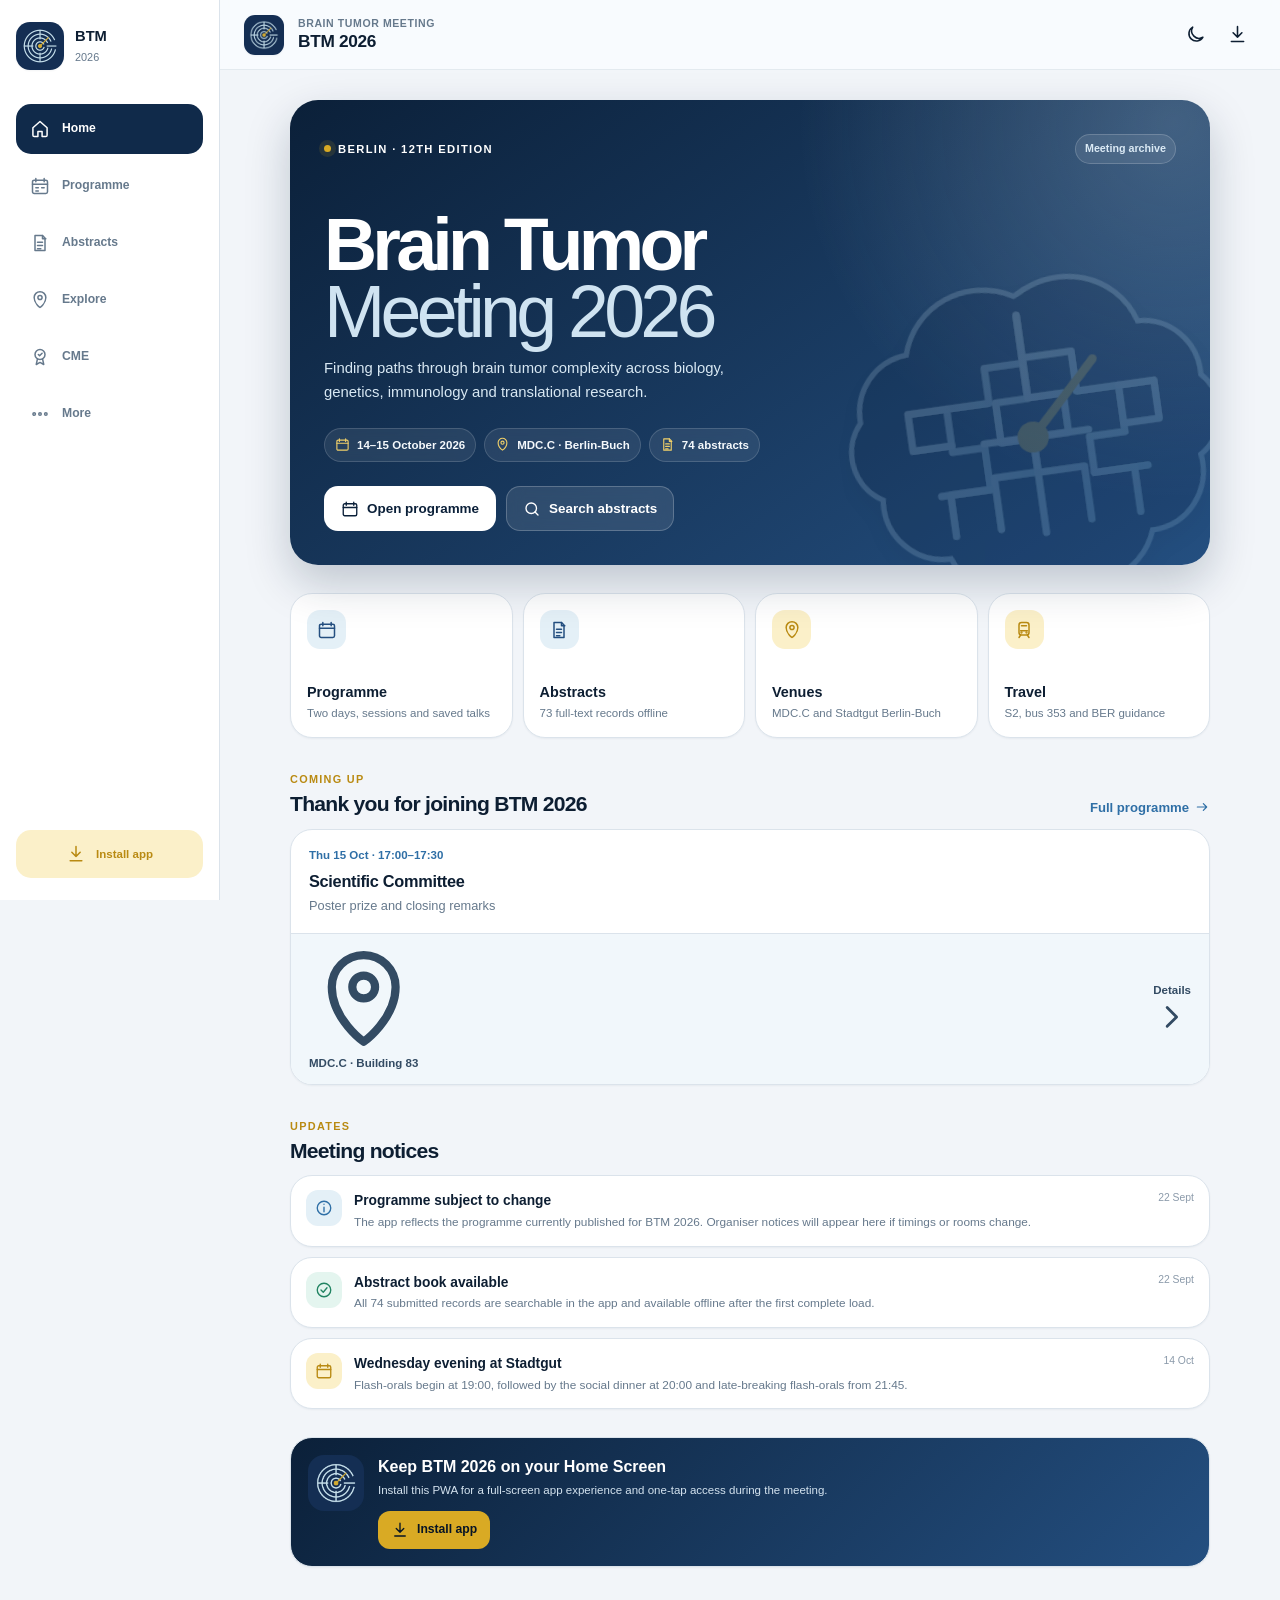
==== commit 5194c117: "Add files via upload" ====
--- a/index.html
+++ b/index.html
@@ -62,6 +62,9 @@
         <a href="#/explore" data-nav="explore" aria-label="Explore">
           <svg viewBox="0 0 24 24" aria-hidden="true"><path d="M12 21s7-5 7-12a7 7 0 1 0-14 0c0 7 7 12 7 12z"/><circle cx="12" cy="9" r="2.5"/></svg><span>Explore</span>
         </a>
+        <a href="#/cme" data-nav="cme" aria-label="CME and sponsors">
+          <svg viewBox="0 0 24 24" aria-hidden="true"><circle cx="12" cy="9" r="6"/><path d="m9 14-1.5 7L12 18.5 16.5 21 15 14"/><path d="m10 9 1.5 1.5L14.5 7.5"/></svg><span>CME</span>
+        </a>
         <a href="#/more" data-nav="more" aria-label="More">
           <svg viewBox="0 0 24 24" aria-hidden="true"><circle cx="5" cy="12" r="1.5"/><circle cx="12" cy="12" r="1.5"/><circle cx="19" cy="12" r="1.5"/></svg><span>More</span>
         </a>
@@ -111,6 +114,9 @@
         <a href="#/explore" data-nav="explore">
           <svg viewBox="0 0 24 24" aria-hidden="true"><path d="M12 21s7-5 7-12a7 7 0 1 0-14 0c0 7 7 12 7 12z"/><circle cx="12" cy="9" r="2.5"/></svg><span>Explore</span>
         </a>
+        <a href="#/cme" data-nav="cme">
+          <svg viewBox="0 0 24 24" aria-hidden="true"><circle cx="12" cy="9" r="6"/><path d="m9 14-1.5 7L12 18.5 16.5 21 15 14"/><path d="m10 9 1.5 1.5L14.5 7.5"/></svg><span>CME</span>
+        </a>
         <a href="#/more" data-nav="more">
           <svg viewBox="0 0 24 24" aria-hidden="true"><circle cx="5" cy="12" r="1.5"/><circle cx="12" cy="12" r="1.5"/><circle cx="19" cy="12" r="1.5"/></svg><span>More</span>
         </a>
--- a/src/styles.css
+++ b/src/styles.css
@@ -436,15 +436,15 @@
 .session-header h2 { margin: 5px 0 4px; font-size: 1.04rem; line-height: 1.25; letter-spacing: -.02em; }
 .session-header p { margin: 0; color: var(--muted); font-size: .72rem; }
 .timeline { position: relative; }
-.timeline::before { content: ""; position: absolute; left: 62px; top: 0; bottom: 0; width: 1px; background: var(--line); }
-.programme-entry { position: relative; display: grid; grid-template-columns: 52px minmax(0, 1fr) 34px; gap: 12px; padding: 15px 13px 15px 12px; border-bottom: 1px solid var(--line); cursor: pointer; }
+.timeline::before { content: ""; position: absolute; left: 76px; top: 0; bottom: 0; width: 1px; background: var(--line); }
+.programme-entry { position: relative; display: grid; grid-template-columns: 52px minmax(0, 1fr) 34px; gap: 24px; padding: 15px 13px 15px 12px; border-bottom: 1px solid var(--line); cursor: pointer; }
 .programme-entry:last-child { border-bottom: 0; }
 .programme-entry:hover { background: var(--blue-50); }
 .programme-entry.now { background: color-mix(in srgb, var(--gold-100) 48%, var(--surface)); }
 .programme-time { padding-top: 1px; text-align: right; font-variant-numeric: tabular-nums; }
 .programme-time strong { display: block; font-size: .78rem; }
 .programme-time small { display: block; margin-top: 2px; color: var(--faint); font-size: .64rem; }
-.timeline-dot { position: absolute; left: 58px; top: 20px; width: 9px; height: 9px; border: 2px solid var(--surface); border-radius: 50%; background: var(--blue-500); box-shadow: 0 0 0 1px var(--blue-500); }
+.timeline-dot { position: absolute; left: 72px; top: 20px; width: 9px; height: 9px; border: 2px solid var(--surface); border-radius: 50%; background: var(--blue-500); box-shadow: 0 0 0 1px var(--blue-500); }
 .programme-entry[data-kind="keynote"] .timeline-dot { background: var(--gold-500); box-shadow: 0 0 0 1px var(--gold-500); }
 .programme-entry[data-kind="break"] .timeline-dot,
 .programme-entry[data-kind="registration"] .timeline-dot { background: var(--faint); box-shadow: 0 0 0 1px var(--faint); }
@@ -790,9 +790,9 @@
   .hero-card h1 { font-size: 2.42rem; }
   .hero-actions .button { width: 100%; }
   .quick-action { min-height: 125px; padding: 14px; }
-  .programme-entry { grid-template-columns: 47px minmax(0,1fr) 30px; gap: 10px; padding-left: 8px; }
-  .timeline::before { left: 55px; }
-  .timeline-dot { left: 51px; }
+  .programme-entry { grid-template-columns: 47px minmax(0,1fr) 30px; gap: 20px; padding-left: 8px; }
+  .timeline::before { left: 65px; }
+  .timeline-dot { left: 61px; }
   .sheet-actions { grid-template-columns: 1fr; }
 }
 
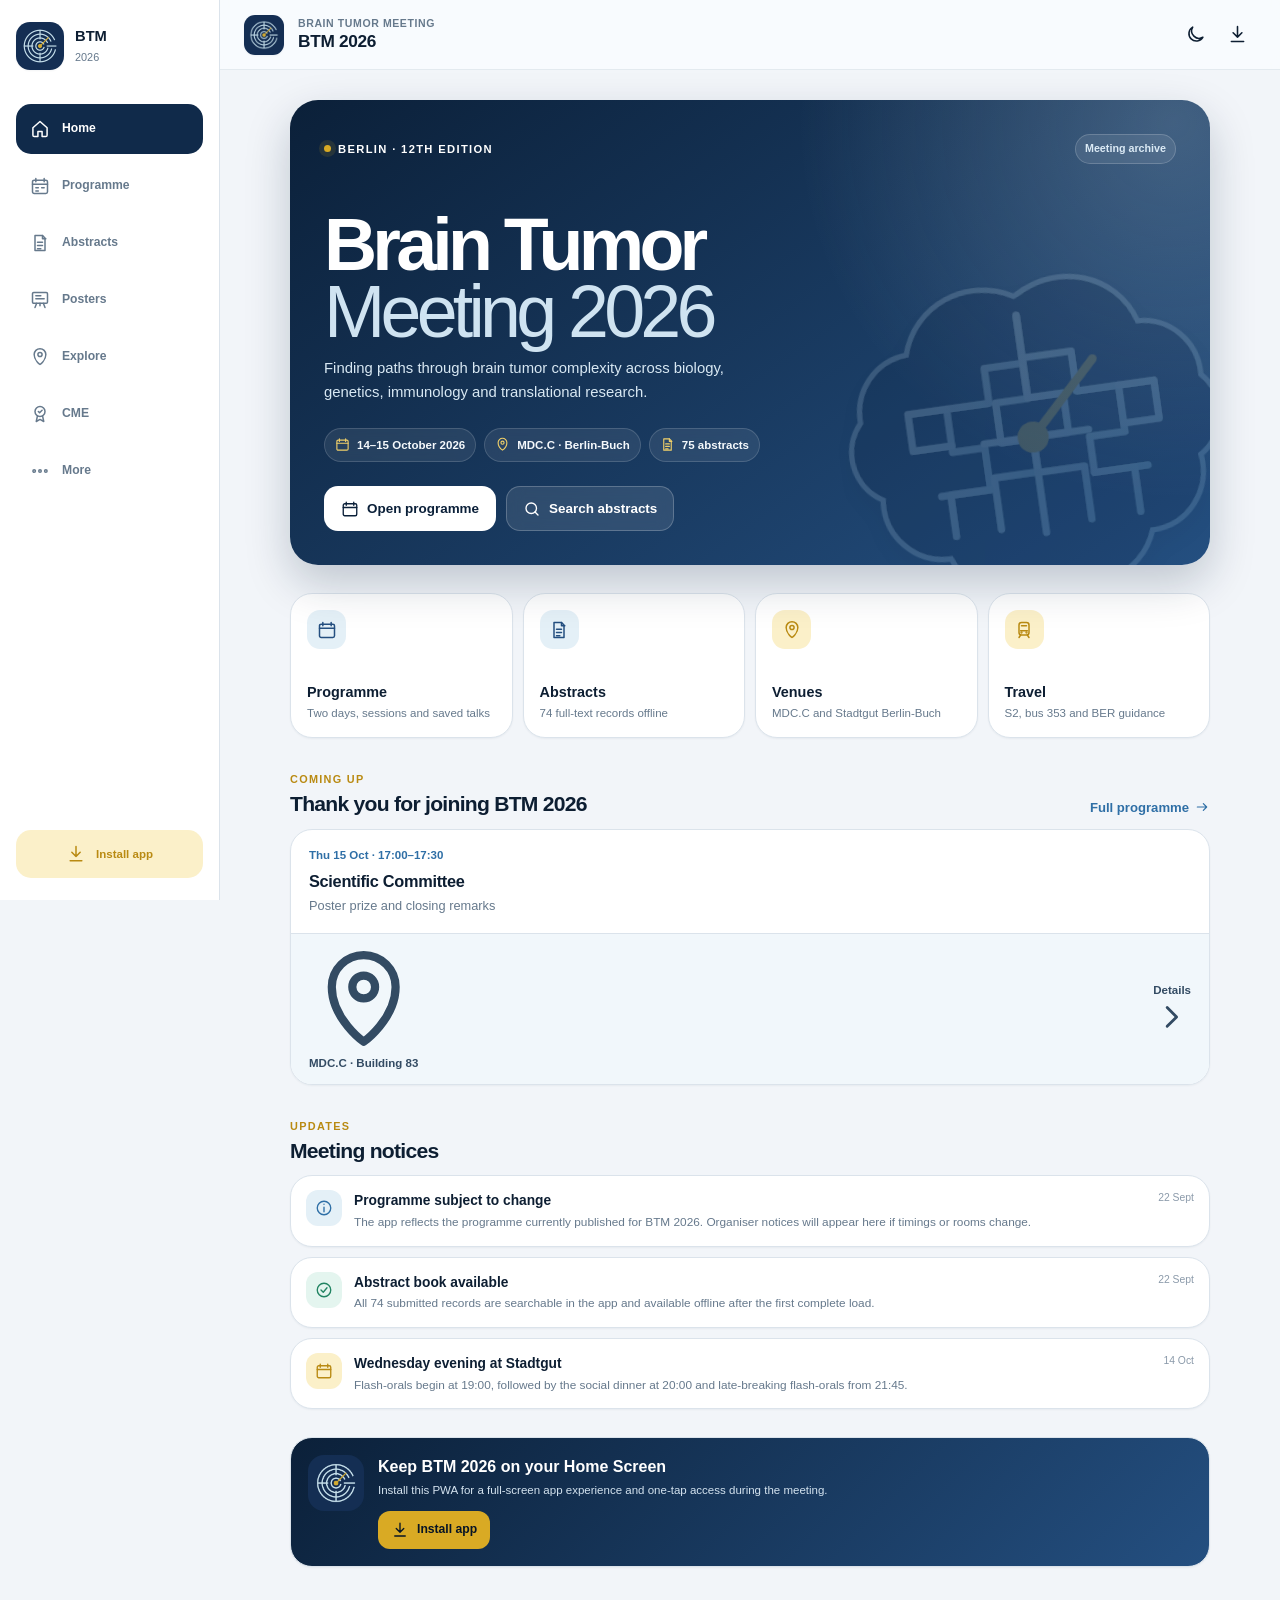
==== commit ffd09555: "Add poster session tab" ====
--- a/index.html
+++ b/index.html
@@ -59,6 +59,9 @@
         <a href="#/abstracts" data-nav="abstracts" aria-label="Abstracts">
           <svg viewBox="0 0 24 24" aria-hidden="true"><path d="M6 3h9l3 3v15H6z"/><path d="M15 3v4h4M9 11h6M9 15h6M9 19h4"/></svg><span>Abstracts</span>
         </a>
+        <a href="#/posters" data-nav="posters" aria-label="Posters">
+          <svg viewBox="0 0 24 24" aria-hidden="true"><rect x="3" y="3" width="18" height="13" rx="1.5"/><path d="M8 16l-2 5M16 16l2 5M12 16v3M7 7h6M7 10.5h10"/></svg><span>Posters</span>
+        </a>
         <a href="#/explore" data-nav="explore" aria-label="Explore">
           <svg viewBox="0 0 24 24" aria-hidden="true"><path d="M12 21s7-5 7-12a7 7 0 1 0-14 0c0 7 7 12 7 12z"/><circle cx="12" cy="9" r="2.5"/></svg><span>Explore</span>
         </a>
@@ -111,6 +114,9 @@
         <a href="#/abstracts" data-nav="abstracts">
           <svg viewBox="0 0 24 24" aria-hidden="true"><path d="M6 3h9l3 3v15H6z"/><path d="M15 3v4h4M9 11h6M9 15h6M9 19h4"/></svg><span>Abstracts</span>
         </a>
+        <a href="#/posters" data-nav="posters">
+          <svg viewBox="0 0 24 24" aria-hidden="true"><rect x="3" y="3" width="18" height="13" rx="1.5"/><path d="M8 16l-2 5M16 16l2 5M12 16v3M7 7h6M7 10.5h10"/></svg><span>Posters</span>
+        </a>
         <a href="#/explore" data-nav="explore">
           <svg viewBox="0 0 24 24" aria-hidden="true"><path d="M12 21s7-5 7-12a7 7 0 1 0-14 0c0 7 7 12 7 12z"/><circle cx="12" cy="9" r="2.5"/></svg><span>Explore</span>
         </a>
--- a/src/styles.css
+++ b/src/styles.css
@@ -600,8 +600,8 @@
   bottom: 0;
   height: calc(var(--tabbar-height) + var(--safe-bottom));
   display: grid;
-  grid-template-columns: repeat(5, 1fr);
-  padding: 5px max(6px, var(--safe-right)) var(--safe-bottom) max(6px, var(--safe-left));
+  grid-template-columns: repeat(7, 1fr);
+  padding: 5px max(2px, var(--safe-right)) var(--safe-bottom) max(6px, var(--safe-left));
   border-top: 1px solid color-mix(in srgb, var(--line) 75%, transparent);
   background: var(--glass-strong);
   backdrop-filter: saturate(170%) blur(24px);
@@ -610,7 +610,7 @@
 .tabbar a { position: relative; min-width: 0; display: flex; flex-direction: column; align-items: center; justify-content: center; gap: 3px; border-radius: 12px; color: var(--muted); text-decoration: none; }
 .tabbar a::before { content: ""; position: absolute; top: 2px; width: 28px; height: 2px; border-radius: 999px; background: transparent; }
 .tabbar a svg { width: 22px; height: 22px; stroke-width: 1.75; }
-.tabbar a span { font-size: .61rem; font-weight: 720; }
+.tabbar a span { font-size: .58rem; font-weight: 720; letter-spacing: -.01em; white-space: nowrap; }
 .tabbar a.active { color: var(--navy-700); }
 .tabbar a.active::before { background: var(--gold-500); }
 :root[data-theme="dark"] .tabbar a.active { color: #d7e8f4; }
@@ -809,3 +809,74 @@
   .card { border-color: #bbb; box-shadow: none; }
   .abstract-body p { color: #111; }
 }
+
+/* CME & sponsors */
+.cme-hero { padding: 20px; }
+.cme-hero-top { display: flex; align-items: center; gap: 13px; margin-bottom: 13px; }
+.cme-hero-icon { display: grid; place-items: center; width: 46px; height: 46px; flex: none; border-radius: 14px; background: var(--gold-100); color: var(--gold-600); }
+.cme-hero-icon svg { width: 25px; height: 25px; }
+.cme-hero-top small { color: var(--muted); font-size: .68rem; font-weight: 750; letter-spacing: .06em; text-transform: uppercase; }
+.cme-hero-top h2 { margin: 2px 0 0; font-size: 1.22rem; letter-spacing: -.03em; }
+.cme-hero > p { margin: 13px 0 0; color: var(--muted); font-size: .8rem; line-height: 1.55; }
+.cme-reference { display: grid; grid-template-columns: minmax(0, 1.2fr) minmax(0, 1fr); gap: 10px; margin-top: 17px; }
+.cme-total, .cme-days > div { border-radius: 16px; background: var(--surface-muted); padding: 13px 14px; }
+.cme-total strong { display: block; font-size: 2.3rem; line-height: 1; letter-spacing: -.05em; color: var(--navy-700); }
+:root[data-theme="dark"] .cme-total strong { color: #d7e8f4; }
+.cme-total span, .cme-days span { display: block; margin-top: 5px; color: var(--muted); font-size: .66rem; font-weight: 700; }
+.cme-days { display: grid; gap: 10px; }
+.cme-days strong { font-size: 1.15rem; }
+.cme-note { display: flex; gap: 8px; align-items: flex-start; font-size: .72rem !important; }
+.cme-note svg { width: 16px; height: 16px; flex: none; margin-top: 1px; }
+.cme-german { margin-top: 12px; padding: 14px 18px; }
+.cme-german summary { cursor: pointer; font-size: .8rem; font-weight: 780; }
+.cme-german p { margin: 11px 0 0; color: var(--muted); font-size: .76rem; line-height: 1.55; }
+.sponsor-list { display: grid; gap: 10px; }
+.sponsor-card { display: grid; grid-template-columns: 112px minmax(0, 1fr) auto; align-items: center; gap: 14px; padding: 12px 16px 12px 12px; }
+.sponsor-logo { display: grid; place-items: center; height: 60px; padding: 8px 10px; border-radius: 12px; background: #fff; border: 1px solid var(--line); }
+.sponsor-logo img { max-width: 100%; max-height: 42px; object-fit: contain; }
+.sponsor-copy { min-width: 0; display: grid; justify-items: start; gap: 6px; }
+.sponsor-copy strong { font-size: .84rem; line-height: 1.25; }
+.badge.silver { background: #e7ebf0; color: #4c5a69; }
+:root[data-theme="dark"] .badge.silver { background: #26384b; color: #c8d3de; }
+.sponsor-amount { text-align: right; font-variant-numeric: tabular-nums; }
+.sponsor-amount strong { display: block; font-size: 1rem; }
+.sponsor-amount small { color: var(--faint); font-size: .62rem; }
+@media (max-width: 389px) {
+  .sponsor-card { grid-template-columns: 88px minmax(0, 1fr); }
+  .sponsor-amount { grid-column: 2; text-align: left; }
+  .tabbar a span { font-size: .56rem; }
+}
+@media (min-width: 700px) {
+  .sponsor-list { grid-template-columns: repeat(2, minmax(0, 1fr)); }
+}
+
+/* Poster session */
+.poster-table-card { padding: 0; overflow: hidden; }
+.poster-table { width: 100%; border-collapse: collapse; font-size: .8rem; }
+.poster-table thead th { position: sticky; top: 0; padding: 11px 12px; background: var(--surface-muted); color: var(--muted); font-size: .62rem; font-weight: 850; letter-spacing: .07em; text-align: left; text-transform: uppercase; }
+.poster-table .pt-group th { padding: 16px 14px 8px; border-top: 1px solid var(--line); text-align: left; }
+.poster-table tbody:first-of-type .pt-group th { border-top: 0; }
+.pt-group span { display: block; color: var(--gold-600); font-size: .66rem; font-weight: 850; letter-spacing: .08em; text-transform: uppercase; }
+.pt-group small { display: block; margin-top: 2px; color: var(--faint); font-size: .66rem; font-weight: 700; }
+.pt-row td { padding: 11px 12px; border-top: 1px solid var(--line); vertical-align: top; }
+.pt-row.linked { cursor: pointer; }
+.pt-row.linked:hover, .pt-row.linked:focus-visible { background: var(--blue-50); outline: none; }
+.pt-no { width: 58px; text-align: center !important; }
+.poster-no { display: inline-grid; place-items: center; min-width: 38px; height: 38px; padding: 0 6px; border-radius: 11px; background: var(--navy-850); color: #fff; font-size: .92rem; font-weight: 850; font-variant-numeric: tabular-nums; }
+:root[data-theme="dark"] .poster-no { background: #d7e8f4; color: #071425; }
+.pt-title strong { display: block; font-size: .82rem; line-height: 1.35; font-weight: 720; }
+.pt-author-inline { display: flex; align-items: center; gap: 5px; margin-top: 6px; color: var(--muted); font-size: .74rem; font-weight: 650; }
+.pt-author-inline svg { width: 13px; height: 13px; flex: none; }
+.pt-author { width: 22%; color: var(--ink); font-weight: 650; }
+.pt-topic { width: 24%; color: var(--muted); font-size: .72rem; }
+.poster-table .pt-author, .poster-table .pt-topic { display: none; }
+@media (min-width: 820px) {
+  .poster-table .pt-author, .poster-table .pt-topic { display: table-cell; }
+  .pt-author-inline { display: none; }
+}
+@media (max-width: 389px) {
+  .pt-no { width: 50px; }
+  .pt-row td { padding: 10px 8px; }
+}
+.badge.poster-badge { background: var(--navy-850); color: #fff; text-decoration: none; }
+:root[data-theme="dark"] .badge.poster-badge { background: #d7e8f4; color: #071425; }
